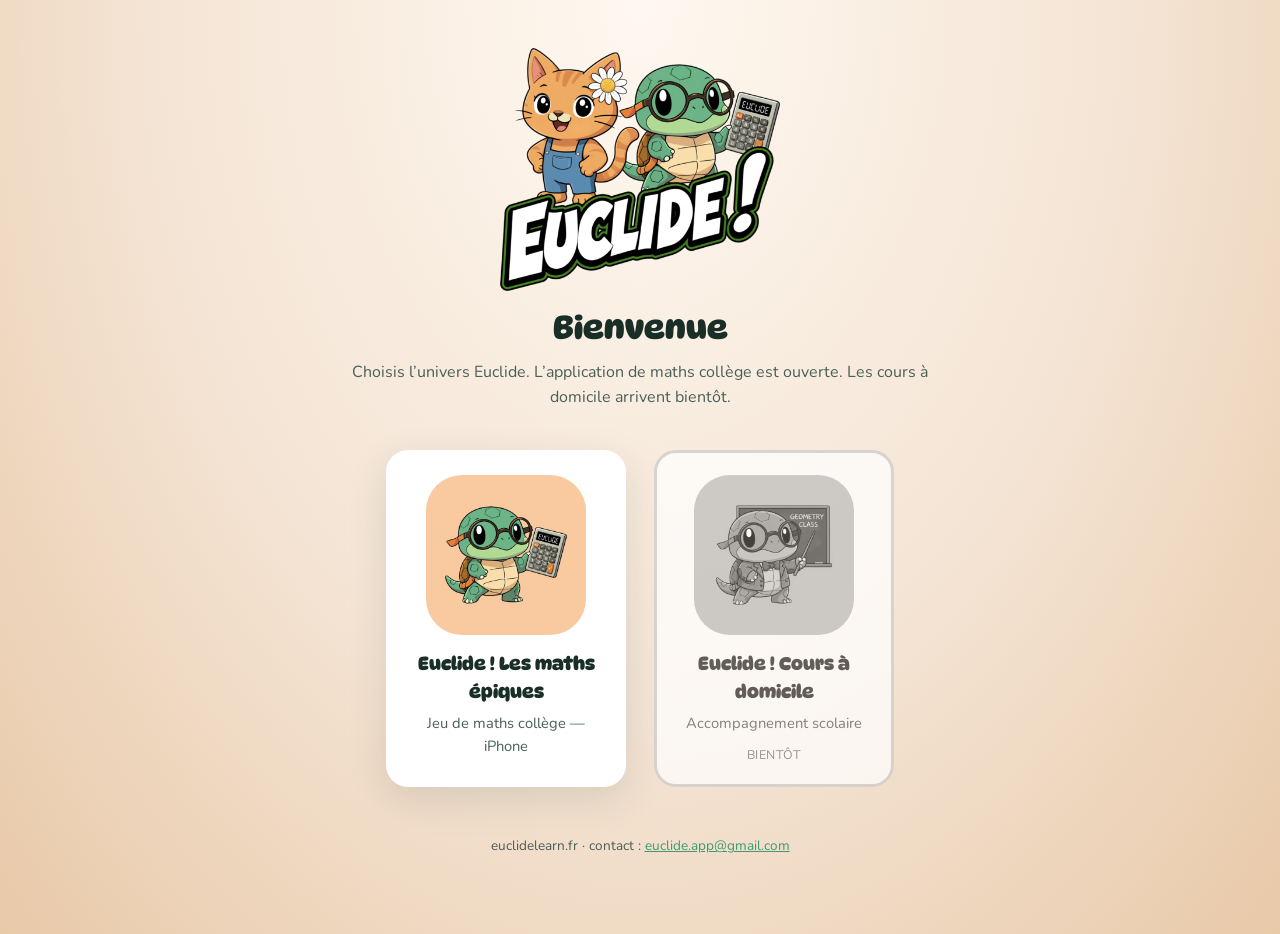
==== index.html @ bfaa8a5d "Site public euclidelearn.fr : portail, accueil, mondes et CGU. Co-authored-by: Cursor <cursoragent@c" ====
<!DOCTYPE html>
<html lang="fr">
<head>
  <meta charset="utf-8">
  <meta name="viewport" content="width=device-width, initial-scale=1">
  <title>Euclide! — euclidelearn.fr</title>
  <meta name="description" content="Euclide ! Les maths épiques : application de maths collège. Cours à domicile bientôt.">
  <link rel="icon" href="img/favicon.png">
  <link rel="preconnect" href="https://fonts.googleapis.com">
  <link rel="preconnect" href="https://fonts.gstatic.com" crossorigin>
  <link href="https://fonts.googleapis.com/css2?family=DynaPuff:wght@400;700&family=Nunito:wght@500;700;800&display=swap" rel="stylesheet">
  <link rel="stylesheet" href="css/style.css">
</head>
<body class="portal">
  <a class="skip" href="#choix">Aller au choix</a>
  <img class="portal-brand" src="img/logo.png" alt="Euclide !">
  <h1>Bienvenue</h1>
  <p class="lead">Choisis l’univers Euclide. L’application de maths collège est ouverte. Les cours à domicile arrivent bientôt.</p>
  <div class="choices" id="choix">
    <a class="choice" href="accueil.html">
      <img src="img/app-icon.jpg" width="160" height="160" alt="">
      <h2>Euclide ! Les maths épiques</h2>
      <p>Jeu de maths collège — iPhone</p>
    </a>
    <div class="choice is-disabled" aria-disabled="true" title="Bientôt disponible">
      <img src="img/cours-icon.jpg" width="160" height="160" alt="">
      <h2>Euclide ! Cours à domicile</h2>
      <p>Accompagnement scolaire</p>
      <span class="soon">Bientôt</span>
    </div>
  </div>
  <p class="portal-foot">euclidelearn.fr · contact : <a href="mailto:euclide.app@gmail.com">euclide.app@gmail.com</a></p>
</body>
</html>
---- css/style.css ----
:root {
  --green: #64c499;
  --green-dark: #3d9a73;
  --peach: #f4e4d4;
  --ink: #1a2e28;
  --muted: #4a5f58;
  --white: #fff;
  --card: #ffffff;
  --shadow: 0 12px 40px rgba(26, 46, 40, 0.12);
  --radius: 22px;
  --font: "Nunito", system-ui, sans-serif;
  --display: "DynaPuff", "Nunito", system-ui, sans-serif;
}

*, *::before, *::after { box-sizing: border-box; }
html { scroll-behavior: smooth; }
body {
  margin: 0;
  font-family: var(--font);
  color: var(--ink);
  background: var(--peach);
  line-height: 1.55;
}
img { max-width: 100%; height: auto; display: block; }
a { color: var(--green-dark); }
.skip {
  position: absolute; left: -999px;
}
.skip:focus { left: 8px; top: 8px; background: #fff; padding: 8px; z-index: 9; }

.wrap { width: min(1080px, calc(100% - 32px)); margin: 0 auto; }

/* Portail */
.portal {
  min-height: 100vh;
  display: flex;
  flex-direction: column;
  align-items: center;
  justify-content: center;
  padding: 48px 16px 64px;
  background:
    radial-gradient(ellipse at top, #fff8f0 0%, var(--peach) 55%, #e8c9a8 100%);
}
.portal-brand { width: min(280px, 70vw); margin-bottom: 12px; }
.portal h1 {
  font-family: var(--display);
  font-size: clamp(1.4rem, 4vw, 2rem);
  text-align: center;
  margin: 0 0 8px;
}
.portal .lead {
  text-align: center;
  color: var(--muted);
  max-width: 36rem;
  margin: 0 0 40px;
}
.choices {
  display: grid;
  grid-template-columns: repeat(2, minmax(0, 240px));
  gap: 28px;
  justify-content: center;
}
@media (max-width: 560px) {
  .choices { grid-template-columns: 1fr; }
}
.choice {
  background: var(--card);
  border-radius: var(--radius);
  padding: 22px 18px 18px;
  text-align: center;
  text-decoration: none;
  color: inherit;
  box-shadow: var(--shadow);
  border: 3px solid transparent;
  transition: transform .15s ease, border-color .15s ease;
}
.choice:hover, .choice:focus-visible {
  transform: translateY(-4px);
  border-color: var(--green);
  outline: none;
}
.choice img {
  width: 160px;
  height: 160px;
  object-fit: cover;
  margin: 0 auto 14px;
  border-radius: 36px;
}
.choice h2 {
  font-family: var(--display);
  font-size: 1.15rem;
  margin: 0 0 6px;
  color: var(--ink);
}
.choice p { margin: 0; font-size: 0.92rem; color: var(--muted); }
.choice.is-disabled {
  filter: grayscale(1) saturate(0.15);
  opacity: 0.72;
  cursor: not-allowed;
  pointer-events: none;
  box-shadow: none;
  border-color: #ccc;
}
.choice .soon {
  display: inline-block;
  margin-top: 10px;
  font-size: 0.78rem;
  letter-spacing: 0.04em;
  text-transform: uppercase;
  color: #777;
}
.portal-foot { margin-top: 48px; font-size: 0.85rem; color: var(--muted); }

/* App chrome */
.top {
  background: var(--green);
  color: #fff;
  padding: 14px 0;
  position: sticky;
  top: 0;
  z-index: 20;
  box-shadow: 0 4px 16px rgba(0,0,0,.08);
}
.top-inner {
  display: flex;
  align-items: center;
  justify-content: space-between;
  gap: 16px;
  flex-wrap: wrap;
}
.brand {
  display: flex;
  align-items: center;
  gap: 10px;
  color: #fff;
  text-decoration: none;
  font-family: var(--display);
  font-size: 1.25rem;
}
.brand img { width: 42px; height: 42px; border-radius: 10px; }
nav a {
  color: #fff;
  text-decoration: none;
  font-weight: 700;
  margin-left: 16px;
}
nav a:hover, nav a[aria-current="page"] { text-decoration: underline; }

.hero {
  text-align: center;
  padding: 36px 0 12px;
}
.hero .logo { width: min(320px, 80vw); margin: 0 auto 20px; }
.hero h1 {
  font-family: var(--display);
  font-size: clamp(1.6rem, 4vw, 2.4rem);
  margin: 0 0 12px;
}
.hero p { max-width: 40rem; margin: 0 auto 20px; color: var(--muted); }

.btn {
  display: inline-block;
  background: var(--green);
  color: #fff !important;
  font-weight: 800;
  text-decoration: none;
  padding: 14px 28px;
  border-radius: 999px;
  box-shadow: 0 6px 0 var(--green-dark);
}
.btn:hover { filter: brightness(1.05); }
.btn-note { display: block; margin-top: 10px; font-size: 0.85rem; color: var(--muted); }

.slideshow {
  position: relative;
  margin: 28px auto 48px;
  max-width: 920px;
  border-radius: 18px;
  overflow: hidden;
  box-shadow: var(--shadow);
  background: #111;
  aspect-ratio: 2868 / 1320;
}
.slideshow img {
  width: 100%;
  height: 100%;
  object-fit: cover;
  position: absolute;
  inset: 0;
  opacity: 0;
  transition: opacity .5s ease;
}
.slideshow img.is-on { opacity: 1; }
.slide-nav {
  position: absolute;
  bottom: 12px;
  left: 0; right: 0;
  display: flex;
  justify-content: center;
  gap: 8px;
  z-index: 2;
}
.slide-nav button {
  width: 10px; height: 10px; border-radius: 50%;
  border: 0; background: rgba(255,255,255,.45); cursor: pointer;
}
.slide-nav button.is-on { background: #fff; }
.slide-prev, .slide-next {
  position: absolute;
  top: 50%;
  transform: translateY(-50%);
  z-index: 2;
  background: rgba(0,0,0,.4);
  color: #fff;
  border: 0;
  width: 40px; height: 40px;
  border-radius: 50%;
  cursor: pointer;
  font-size: 1.2rem;
}
.slide-prev { left: 10px; }
.slide-next { right: 10px; }

.grid-2 {
  display: grid;
  grid-template-columns: 1fr 1fr;
  gap: 20px;
  margin: 24px 0 48px;
}
@media (max-width: 720px) { .grid-2 { grid-template-columns: 1fr; } }
.card {
  background: #fff;
  border-radius: var(--radius);
  padding: 22px;
  box-shadow: var(--shadow);
}
.card h2 {
  font-family: var(--display);
  margin: 0 0 10px;
  font-size: 1.25rem;
}
.card ul { margin: 0; padding-left: 1.2rem; }

.world {
  background: #fff;
  border-radius: var(--radius);
  padding: 28px;
  margin: 0 0 20px;
  box-shadow: var(--shadow);
}
.world h2 { font-family: var(--display); margin-top: 0; }
.world .tag {
  display: inline-block;
  background: var(--green);
  color: #fff;
  font-size: 0.8rem;
  font-weight: 800;
  padding: 4px 10px;
  border-radius: 999px;
  margin-bottom: 8px;
}

.legal {
  background: #fff;
  border-radius: var(--radius);
  padding: 28px 28px 48px;
  margin: 24px 0 48px;
  box-shadow: var(--shadow);
}
.legal h1 { font-family: var(--display); }
.legal h2 { margin-top: 1.8em; }
.legal h3 { margin-top: 1.2em; }

footer {
  background: var(--ink);
  color: #d7ece4;
  padding: 28px 0;
  font-size: 0.92rem;
}
footer a { color: var(--green); }
footer .wrap { display: flex; flex-wrap: wrap; gap: 12px 24px; justify-content: space-between; }
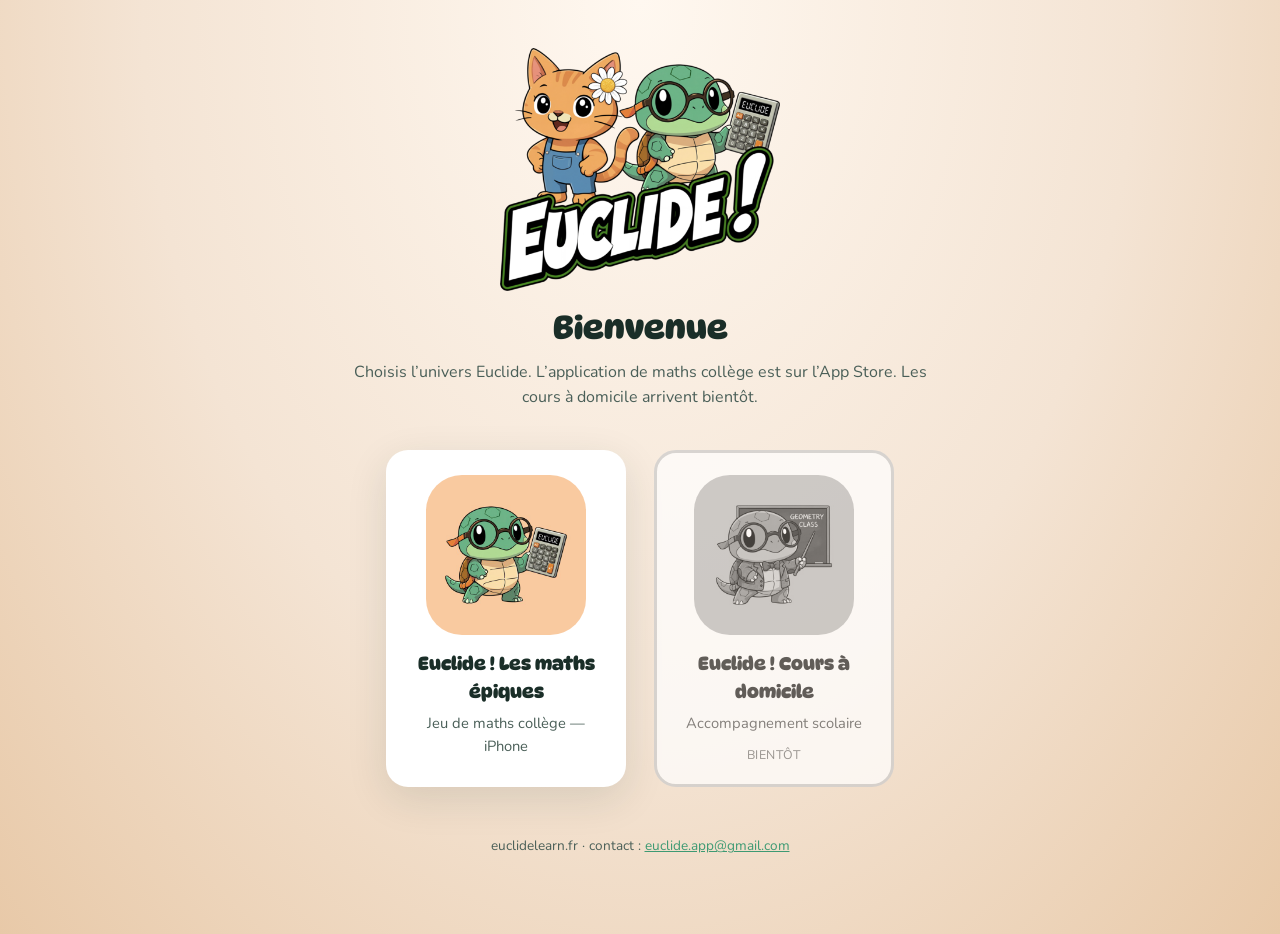
==== commit 62a500d5: "Remplacer TestFlight par le lien App Store public. Co-authored-by: Cursor <cursoragent@cursor.com>" ====
--- a/index.html
+++ b/index.html
@@ -9,13 +9,13 @@
   <link rel="preconnect" href="https://fonts.googleapis.com">
   <link rel="preconnect" href="https://fonts.gstatic.com" crossorigin>
   <link href="https://fonts.googleapis.com/css2?family=DynaPuff:wght@400;700&family=Nunito:wght@500;700;800&display=swap" rel="stylesheet">
-  <link rel="stylesheet" href="css/style.css">
+  <link rel="stylesheet" href="css/style.css?v=6">
 </head>
 <body class="portal">
   <a class="skip" href="#choix">Aller au choix</a>
   <img class="portal-brand" src="img/logo.png" alt="Euclide !">
   <h1>Bienvenue</h1>
-  <p class="lead">Choisis l’univers Euclide. L’application de maths collège est ouverte. Les cours à domicile arrivent bientôt.</p>
+      <p class="lead">Choisis l’univers Euclide. L’application de maths collège est sur l’App Store. Les cours à domicile arrivent bientôt.</p>
   <div class="choices" id="choix">
     <a class="choice" href="accueil.html">
       <img src="img/app-icon.jpg" width="160" height="160" alt="">
--- a/css/style.css
+++ b/css/style.css
@@ -171,26 +171,75 @@
 .btn:hover { filter: brightness(1.05); }
 .btn-note { display: block; margin-top: 10px; font-size: 0.85rem; color: var(--muted); }
 
+.film-frame {
+  position: relative;
+  width: min(280px, 72vw);
+  aspect-ratio: 474 / 720;
+  margin: 0 auto;
+  border-radius: 22px;
+  overflow: hidden;
+  box-shadow: var(--shadow);
+  background: #111;
+}
+.film-frame .film-poster,
+.film-frame video {
+  position: absolute;
+  inset: 0;
+  display: block;
+  width: 100%;
+  height: 100%;
+  object-fit: cover;
+}
+.film-frame video { z-index: 1; background: transparent; }
+.film-link {
+  text-align: center;
+  margin: 10px 0 0;
+  font-size: 0.9rem;
+}
+
+.slide-block { margin: 28px 0 40px; }
+.slide-block h2 {
+  font-family: var(--display);
+  font-size: 1.2rem;
+  text-align: center;
+  margin: 0 0 14px;
+}
 .slideshow {
   position: relative;
-  margin: 28px auto 48px;
+  margin: 0 auto;
   max-width: 920px;
   border-radius: 18px;
   overflow: hidden;
   box-shadow: var(--shadow);
   background: #111;
-  aspect-ratio: 2868 / 1320;
 }
 .slideshow img {
+  display: none;
   width: 100%;
-  height: 100%;
-  object-fit: cover;
-  position: absolute;
-  inset: 0;
-  opacity: 0;
-  transition: opacity .5s ease;
-}
-.slideshow img.is-on { opacity: 1; }
+  height: auto;
+  object-fit: contain;
+}
+.slideshow img.is-on { display: block; }
+.slideshow-portrait,
+.phone-slides {
+  position: relative;
+  width: min(260px, 78vw);
+  max-width: 260px;
+  margin: 0 auto;
+  border-radius: 18px;
+  overflow: hidden;
+  box-shadow: var(--shadow);
+  background: #111;
+  aspect-ratio: auto;
+}
+.phone-slides img {
+  display: none;
+  width: 100%;
+  height: auto;
+  object-fit: contain;
+  position: static;
+}
+.phone-slides img.is-on { display: block; }
 .slide-nav {
   position: absolute;
   bottom: 12px;
@@ -245,10 +294,10 @@
   background: #fff;
   border-radius: var(--radius);
   padding: 28px;
-  margin: 0 0 20px;
-  box-shadow: var(--shadow);
-}
-.world h2 { font-family: var(--display); margin-top: 0; }
+  margin: 0 0 28px;
+  box-shadow: var(--shadow);
+}
+.world h2 { font-family: var(--display); margin: 8px 0 12px; }
 .world .tag {
   display: inline-block;
   background: var(--green);
@@ -259,6 +308,41 @@
   border-radius: 999px;
   margin-bottom: 8px;
 }
+.world-pic {
+  display: flex;
+  justify-content: center;
+  margin: 0 0 16px;
+}
+.world-pic img,
+.world-art {
+  display: block;
+  width: 200px;
+  max-width: 70vw;
+  height: auto;
+  object-fit: contain;
+  object-position: center;
+  border-radius: 16px;
+}
+.world .lore { font-size: 1.05rem; }
+.minigame {
+  background: #f4faf7;
+  border-left: 4px solid var(--green);
+  padding: 10px 14px;
+  border-radius: 0 12px 12px 0;
+}
+.chapters h3 {
+  font-size: 1.05rem;
+  margin: 22px 0 10px;
+}
+.chapter {
+  margin: 0 0 14px;
+}
+.chapter strong {
+  display: block;
+  color: var(--green-dark);
+  margin-bottom: 4px;
+}
+.chapter ul { margin: 0; padding-left: 1.2rem; }
 
 .legal {
   background: #fff;
@@ -270,6 +354,8 @@
 .legal h1 { font-family: var(--display); }
 .legal h2 { margin-top: 1.8em; }
 .legal h3 { margin-top: 1.2em; }
+.legal h4 { margin-top: 1em; }
+.legal hr { border: 0; border-top: 1px solid #e6d5c4; margin: 2em 0; }
 
 footer {
   background: var(--ink);
